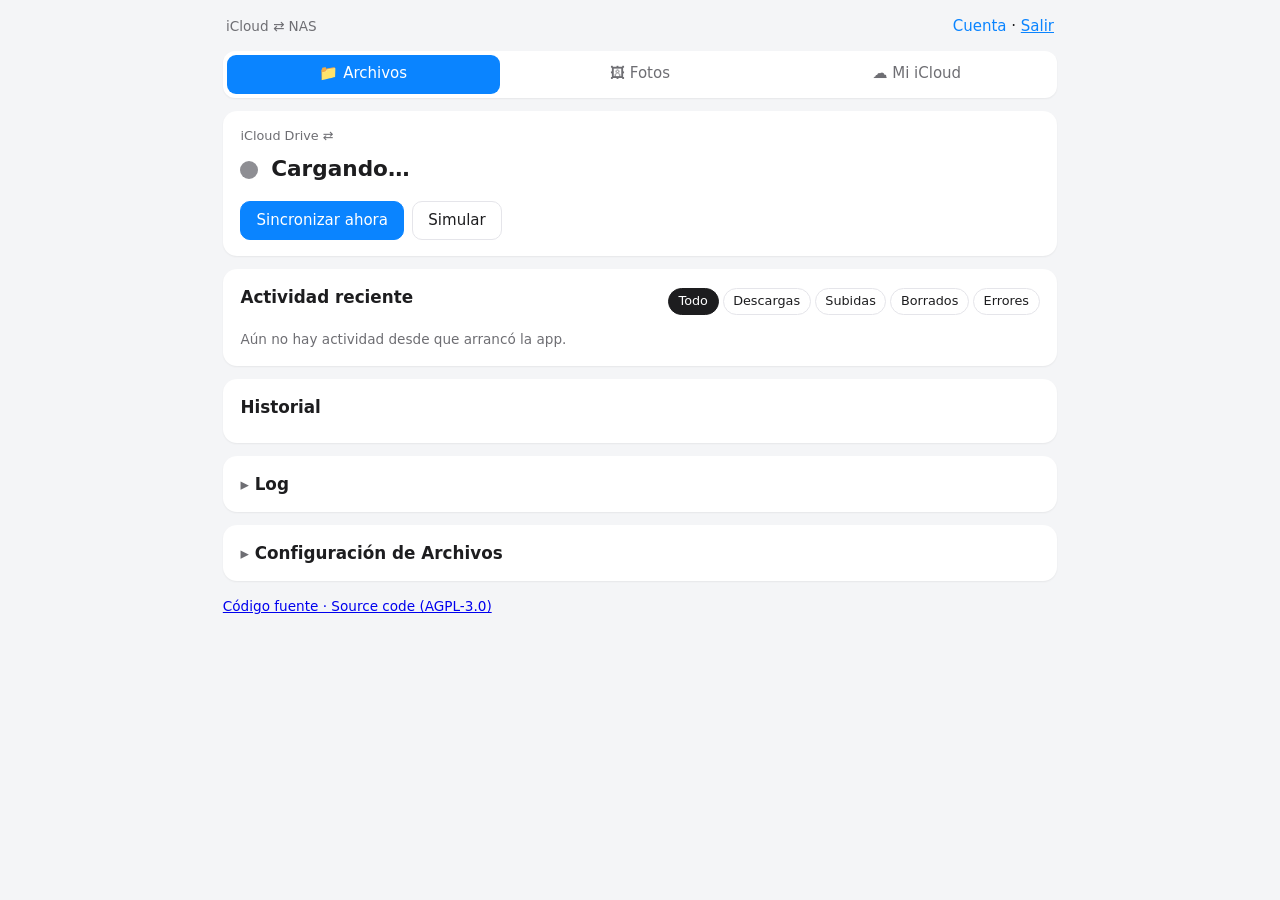
==== static/index.html @ 14a43346 "Release 2026.11.07.01" ====
<!doctype html>
<html lang="es">
<head>
<meta charset="utf-8">
<meta name="viewport" content="width=device-width, initial-scale=1, viewport-fit=cover">
<meta name="color-scheme" content="light dark">
<title>iCloud ⇄ NAS</title>
<link rel="stylesheet" href="/static/app.css">
<link rel="icon" href="/static/icon.svg" type="image/svg+xml">
<link rel="icon" href="/static/icon-32.png" sizes="32x32" type="image/png">
<link rel="apple-touch-icon" href="/static/apple-touch-icon.png">
<link rel="manifest" href="/manifest.webmanifest">
<meta name="theme-color" content="#2d9cff">
<meta name="apple-mobile-web-app-capable" content="yes">
<meta name="mobile-web-app-capable" content="yes">
<meta name="apple-mobile-web-app-title" content="iCloud NAS">
<meta name="apple-mobile-web-app-status-bar-style" content="black-translucent">
</head>
<body>
<div id="offline" class="banner hidden">Sin conexión con la app. Reintentando…</div>

<main>
  <nav class="topnav"><span class="muted small">iCloud ⇄ NAS</span>
    <span><a href="/cuenta">Cuenta</a> · <button class="link" id="logout">Salir</button></span></nav>

  <!-- Común a Archivos y Fotos: la sesión de Apple es una sola -->
  <section class="card attention hidden" id="twofa">
    <h2>Apple necesita tu código</h2>
    <p id="twofa-hint">Introduce el código de verificación de 6 dígitos.</p>
    <form id="twofa-form" class="twofa-form" autocomplete="off">
      <input id="twofa-code" inputmode="numeric" autocomplete="one-time-code" maxlength="8"
             pattern="[0-9]*" placeholder="······" aria-label="Código de verificación">
      <button class="primary" type="submit" id="twofa-submit">Verificar</button>
    </form>
    <p class="form-msg" id="twofa-msg"></p>
    <p class="muted small">¿No te ha llegado o ha caducado?
      <button class="link" id="twofa-new">Pedir un código nuevo</button>
      (el anterior deja de valer).</p>
  </section>

  <section class="card attention hidden" id="session">
    <h2 id="session-title">Sesión de Apple</h2>
    <p id="session-msg"></p>
    <p class="muted small">Archivos y Fotos usan la misma sesión: las dos esperan hasta que vuelva.</p>
    <div class="actions"><button class="primary" id="btn-relogin">Reconectar con Apple</button></div>
  </section>

  <nav class="tabs" id="tabs" role="tablist">
    <button role="tab" data-tab="archivos">📁 Archivos<i class="tabdot" id="tabdot-archivos"></i></button>
    <button role="tab" data-tab="fotos">🖼 Fotos<i class="tabdot" id="tabdot-fotos"></i></button>
    <button role="tab" data-tab="icloud">☁️ Mi iCloud</button>
  </nav>

  <div class="tab" id="tab-archivos">
  <header class="card status" id="status">
    <p class="eyebrow">iCloud Drive ⇄ <span id="drive-dir"></span></p>
    <div class="status-row">
      <span class="dot" id="status-dot"></span>
      <div>
        <h1 id="status-title">Cargando…</h1>
        <p class="muted" id="status-sub"></p>
      </div>
    </div>
    <p class="status-detail" id="status-detail"></p>
    <div class="chips" id="status-chips"></div>
    <div class="actions">
      <button class="primary" id="btn-run">Sincronizar ahora</button>
      <button id="btn-dry">Simular</button>
      <button class="danger hidden" id="btn-stop">Parar</button>
    </div>
  </header>

  <section class="card attention danger-card hidden" id="pending">
    <h2>Borrados pendientes de confirmar</h2>
    <p id="pending-text"></p>
    <p class="muted small">No se ha borrado nada todavía y el resto de la sincronización sigue con
      normalidad. Decide carpeta por carpeta (despliega una para ver sus ficheros) o todo a la vez:</p>
    <div id="pending-folders"></div>
    <div class="actions">
      <button class="danger" id="pending-confirm">Borrar todo</button>
      <button id="pending-reject">Restaurar todo</button>
    </div>
  </section>

  <section class="card hidden" id="progress">
    <div class="progress-head">
      <h2 id="progress-title">Sincronizando</h2>
      <span class="muted small" id="progress-elapsed"></span>
    </div>
    <ol class="steps" id="steps"></ol>
    <p class="progress-line" id="progress-line"></p>
    <div id="transfer" class="hidden">
      <div class="bar"><div id="bar-actions"></div></div>
      <div class="bar-legend"><span id="legend-actions"></span><span id="legend-bytes"></span></div>
      <div class="bar thin"><div id="bar-bytes"></div></div>
      <div class="bar-legend"><span id="legend-speed"></span><span id="legend-eta"></span></div>
      <div class="current" id="current"></div>
      <div class="counters" id="counters"></div>
    </div>
  </section>

  <section class="card attention hidden" id="conflicts-card">
    <h2>Conflictos por revisar <span class="badge" id="conflicts-count"></span></h2>
    <p class="muted small">El fichero cambió en el NAS y en iCloud a la vez. La versión de iCloud se
      queda con el nombre original y la del NAS se guarda al lado como «(conflicto NAS …)». Revisa,
      borra la que sobre y márcalo como revisado.</p>
    <ul class="list" id="conflicts"></ul>
  </section>

  <section class="card">
    <div class="section-head">
      <h2>Actividad reciente</h2>
      <div class="filters" id="filters">
        <button data-f="all" class="on">Todo</button>
        <button data-f="down">Descargas</button>
        <button data-f="up">Subidas</button>
        <button data-f="del">Borrados</button>
        <button data-f="err">Errores</button>
      </div>
    </div>
    <ul class="list feed" id="feed"></ul>
    <p class="muted small empty" id="feed-empty">Aún no hay actividad desde que arrancó la app.</p>
  </section>

  <section class="card">
    <h2>Historial</h2>
    <ul class="list runs" id="runs"></ul>
  </section>

  <details class="card" id="log-details">
    <summary><h2>Log</h2><span class="muted small" id="log-state"></span></summary>
    <pre id="log"></pre>
  </details>

  <details class="card">
    <summary><h2>Configuración de Archivos</h2></summary>
    <dl class="config" id="config"></dl>
    <p class="muted small">Se cambia en el entorno del contenedor (o en data/secrets.env para
      contraseñas) y se aplica al redesplegar.</p>
  </details>

  </div>

  <div class="tab hidden" id="tab-fotos">
    <header class="card status" id="ph-status">
      <p class="eyebrow">iCloud Fotos ⇄ <span id="ph-dir"></span></p>
      <div class="status-row">
        <span class="dot" id="ph-dot"></span>
        <div>
          <h1 id="ph-title">Cargando…</h1>
          <p class="muted" id="ph-sub"></p>
        </div>
      </div>
      <p class="status-detail" id="ph-detail"></p>
      <div class="chips" id="ph-chips"></div>
      <div class="actions">
        <button class="primary" id="ph-run">Sincronizar ahora</button>
        <button class="danger hidden" id="ph-stop">Parar</button>
      </div>
    </header>

    <section class="card attention danger-card hidden" id="ph-pending">
      <h2>Fotos borradas pendientes de confirmar</h2>
      <p id="ph-pending-text"></p>
      <p class="muted small">No se ha borrado nada todavía y el resto sigue con normalidad. Decide mes a mes
        (despliega uno para ver sus fotos) o todo a la vez:</p>
      <div id="ph-pending-folders"></div>
      <div class="actions">
        <button class="danger" id="ph-pending-confirm">Borrar todo</button>
        <button id="ph-pending-reject">Restaurar todo</button>
      </div>
    </section>

    <section class="card hidden" id="ph-progress">
      <div class="progress-head">
        <h2 id="ph-progress-title">Sincronizando</h2>
        <span class="muted small" id="ph-elapsed"></span>
      </div>
      <ol class="steps" id="ph-steps"></ol>
      <p class="progress-line" id="ph-line"></p>
      <div id="ph-transfer" class="hidden">
        <div class="bar"><div id="ph-bar"></div></div>
        <div class="bar-legend"><span id="ph-legend-ops"></span><span id="ph-legend-bytes"></span></div>
        <div class="current" id="ph-current"></div>
        <div class="counters" id="ph-counters"></div>
      </div>
    </section>

    <section class="card">
      <h2>Historial</h2>
      <ul class="list runs" id="ph-runs"></ul>
    </section>

    <details class="card">
      <summary><h2>Cómo funciona</h2></summary>
      <ul class="rules">
        <li>Cada foto se guarda en <b>AAAA/MM</b> según su fecha, con el vídeo si es un Live Photo y, si la
          editaste en el iPhone, la edición al lado como «(editada)».</li>
        <li>Lo que dejes en <b id="ph-upload"></b> se sube a Fotos y, cuando iCloud lo tiene, pasa a su mes.</li>
        <li>Tus álbumes (y Favoritas) están en <b>Álbumes/</b>, como en iCloud: son enlaces a las fotos de su mes,
          no ocupan más. Las ocultas viven aparte, en su propia carpeta (la de «Configuración de Fotos»):
          ocultar una en el iPhone la mueve ahí y mostrarla la devuelve a su mes.</li>
        <li>Si borras una foto en el NAS, se borra en iCloud (va a Eliminados recientemente, 30 días). Si la
          borras u ocultas en iCloud, va a la papelera del NAS. Más de <span id="ph-confirm"></span> a la vez
          esperan tu confirmación aquí.</li>
        <li>Borrar solo el vídeo o la edición no toca iCloud y no se vuelven a bajar.</li>
        <li>Editar una foto en el NAS no se sube: Fotos no deja sustituir una foto.</li>
        <li>Cada vuelta hace como mucho <span id="ph-limits"></span>; lo demás, en la siguiente. Si Apple
          frena, se espera más.</li>
      </ul>
    </details>

    <details class="card">
      <summary><h2>Configuración de Fotos</h2></summary>
      <dl class="config" id="ph-config"></dl>
      <p class="muted small">Se cambia en el entorno del contenedor (variables PHOTOS_*) y se aplica
        al redesplegar. Para forzar la simulación sin redesplegar: crear data/SIMULACION_FOTOS.</p>
    </details>
  </div>

  <div class="tab hidden" id="tab-icloud">
  <section class="card" id="icloud-card">
    <div class="section-head">
      <h2>Tu iCloud</h2>
      <button class="small-btn" id="icloud-refresh" title="Volver a preguntar a Apple">↻ Actualizar</button>
    </div>
    <div id="storage">
      <p class="muted small" id="storage-msg">Cargando el almacenamiento…</p>
      <div class="hidden" id="storage-body">
        <p class="storage-head"><b id="storage-used"></b> <span class="muted" id="storage-total"></span></p>
        <div class="stack" id="storage-bar"></div>
        <ul class="legend" id="storage-legend"></ul>
      </div>
    </div>
    <h3>Dispositivos</h3>
    <p class="muted small" id="devices-msg">Cargando dispositivos…</p>
    <ul class="list devices" id="devices"></ul>
  </section>

  </div>

  <footer class="muted small" id="footer"></footer>
  <p class="muted small source-link"><a href="https://github.com/frodcab/icloud-nas-mirror" target="_blank" rel="noopener">Código fuente · Source code (AGPL-3.0)</a></p>
</main>

<div id="toasts" aria-live="polite"></div>
<script src="/static/app.js"></script>
<script src="/static/fotos.js"></script>
</body>
</html>
---- static/app.css ----
:root {
  --bg: #f4f5f7; --card: #fff; --fg: #1d1d1f; --muted: #6e6e73; --line: #e5e5ea;
  --accent: #0a84ff; --ok: #1f9d55; --warn: #c27c00; --bad: #d70015; --idle: #8e8e93;
  --warn-bg: #fff7e6; --bad-bg: #ffeef0; --radius: 14px;
}
@media (prefers-color-scheme: dark) {
  :root {
    --bg: #000; --card: #1c1c1e; --fg: #f2f2f7; --muted: #98989d; --line: #2c2c2e;
    --accent: #0a84ff; --ok: #30d158; --warn: #ffb340; --bad: #ff453a; --idle: #636366;
    --warn-bg: #2b2210; --bad-bg: #2c1214;
  }
}
* { box-sizing: border-box; }
body {
  margin: 0; background: var(--bg); color: var(--fg);
  font: 15px/1.45 -apple-system, BlinkMacSystemFont, "Segoe UI", system-ui, sans-serif;
  padding: env(safe-area-inset-top) env(safe-area-inset-right) 2rem env(safe-area-inset-left);
}
main { max-width: 860px; margin: 0 auto; padding: .8rem; }
h1 { font-size: 1.35rem; margin: 0; }
h2 { font-size: 1.05rem; margin: 0 0 .5rem; }
.muted { color: var(--muted); }
.small { font-size: .85rem; }
.hidden { display: none !important; }

.card {
  background: var(--card); border-radius: var(--radius); padding: 1rem 1.1rem; margin: .8rem 0;
  box-shadow: 0 1px 2px rgba(0,0,0,.06);
}
.card.attention { border: 2px solid var(--warn); }
.card.danger-card { border-color: var(--bad); }
.pfolder { border-top: 1px solid var(--line); padding: .5rem 0; }
.pfolder:first-child { border-top: 0; }
.pfolder summary { list-style: none; cursor: pointer; display: flex; gap: .5rem; align-items: center; flex-wrap: wrap; }
.pfolder summary::-webkit-details-marker { display: none; }
.pfolder summary .name { flex: 1; min-width: 12rem; overflow-wrap: anywhere; }
.pfolder summary .name::before { content: "▸ "; color: var(--muted); }
.pfolder[open] summary .name::before { content: "▾ "; }
.pfolder .side { font-size: .8rem; color: var(--muted); }
.pfolder .btns { display: flex; gap: .3rem; }
.pfolder .btns button { font-size: .8rem; padding: .25rem .6rem; }
.pfolder ul { max-height: 260px; overflow-y: auto; margin-top: .3rem; }

button {
  font: inherit; border: 1px solid var(--line); background: var(--card); color: var(--fg);
  border-radius: 10px; padding: .5rem .95rem; cursor: pointer;
}
button:hover:not(:disabled) { border-color: var(--accent); }
button:disabled { opacity: .45; cursor: default; }
button.primary { background: var(--accent); border-color: var(--accent); color: #fff; }
button.danger { color: var(--bad); border-color: var(--bad); }
button.link { border: 0; padding: 0; background: none; color: var(--accent); text-decoration: underline; }

/* --- estado --- */
.status-row { display: flex; gap: .8rem; align-items: center; }
.dot { width: 18px; height: 18px; border-radius: 50%; background: var(--idle); flex: none; }
.dot.ok { background: var(--ok); }
.dot.warn { background: var(--warn); }
.dot.bad { background: var(--bad); }
.dot.run { background: var(--accent); animation: pulse 1.2s ease-in-out infinite; }
@keyframes pulse { 50% { opacity: .35; transform: scale(.8); } }
#status-sub { margin: .1rem 0 0; }
.status-detail { margin: .6rem 0 0; }
.status-detail:empty { display: none; }
.chips { display: flex; flex-wrap: wrap; gap: .4rem; margin-top: .6rem; }
.chips:empty { display: none; }
.chip { font-size: .8rem; padding: .15rem .55rem; border-radius: 99px; background: var(--bg); color: var(--muted); }
.chip.warn { background: var(--warn-bg); color: var(--warn); }
.chip.bad { background: var(--bad-bg); color: var(--bad); }
.actions { display: flex; flex-wrap: wrap; gap: .5rem; margin-top: .9rem; }

.eyebrow { margin: 0 0 .5rem; font-size: .8rem; color: var(--muted); overflow-wrap: anywhere; }

/* --- pestañas --- */
.tabs { position: sticky; top: 0; z-index: 4; display: flex; gap: .25rem; margin: .8rem 0 0; padding: .25rem;
  background: var(--card); border-radius: 12px; box-shadow: 0 1px 2px rgba(0,0,0,.06); }
.tabs button { flex: 1; border: 0; border-radius: 9px; padding: .55rem .4rem; background: none; color: var(--muted);
  position: relative; white-space: nowrap; }
.tabs button[aria-selected="true"] { background: var(--accent); color: #fff; }
.tabdot { position: absolute; top: .35rem; right: .45rem; width: 8px; height: 8px; border-radius: 50%; display: none; }
.tabdot.run, .tabdot.warn, .tabdot.bad { display: block; }
.tabdot.run { background: var(--accent); animation: pulse 1.2s ease-in-out infinite; }
.tabdot.warn { background: var(--warn); }
.tabdot.bad { background: var(--bad); }
.tabs button[aria-selected="true"] .tabdot.run { background: #fff; }
.rules { margin: .6rem 0 0; padding-left: 1.1rem; }
.rules li { margin: .35rem 0; }

/* --- 2FA --- */
.twofa-form { display: flex; gap: .5rem; margin: .6rem 0; }
.twofa-form input {
  font-size: 1.6rem; letter-spacing: .45rem; width: 11rem; text-align: center; padding: .4rem;
  border-radius: 10px; border: 1px solid var(--line); background: var(--bg); color: var(--fg);
}
.form-msg { margin: 0; min-height: 1.2em; }
.form-msg.ok { color: var(--ok); }
.form-msg.bad { color: var(--bad); }

/* --- progreso --- */
.progress-head { display: flex; justify-content: space-between; align-items: baseline; }
.steps { display: flex; gap: .3rem; list-style: none; padding: 0; margin: .3rem 0 .8rem; flex-wrap: wrap; }
.steps li {
  font-size: .8rem; padding: .2rem .6rem; border-radius: 99px; background: var(--bg); color: var(--muted);
}
.steps li.done { color: var(--ok); }
.steps li.done::before { content: "✓ "; }
.steps li.now { background: var(--accent); color: #fff; }
.progress-line { margin: 0 0 .6rem; overflow-wrap: anywhere; }
.bar { height: 12px; background: var(--bg); border-radius: 99px; overflow: hidden; }
.bar.thin { height: 6px; margin-top: .5rem; }
.bar > div { height: 100%; width: 0; background: var(--accent); border-radius: 99px; transition: width .6s; }
.bar.thin > div { background: var(--ok); }
.bar-legend { display: flex; justify-content: space-between; font-size: .85rem; color: var(--muted); margin-top: .25rem; }
.current { margin-top: .8rem; font-size: .9rem; overflow-wrap: anywhere; }
.current .bar { height: 4px; margin-top: .3rem; }
.counters { display: flex; flex-wrap: wrap; gap: .4rem .9rem; margin-top: .7rem; font-size: .9rem; }
.counters .bad { color: var(--bad); }

/* --- listas --- */
.section-head { display: flex; justify-content: space-between; align-items: center; flex-wrap: wrap; gap: .4rem; }
.filters { display: flex; gap: .25rem; flex-wrap: wrap; }
.filters button { font-size: .8rem; padding: .2rem .6rem; border-radius: 99px; }
.filters button.on { background: var(--fg); color: var(--card); border-color: var(--fg); }
.list { list-style: none; margin: .4rem 0 0; padding: 0; }
.list li { display: flex; gap: .6rem; padding: .5rem 0; border-top: 1px solid var(--line); align-items: flex-start; }
.list li:first-child { border-top: 0; }
.feed { max-height: 420px; overflow-y: auto; }
.feed .icon { width: 1.4rem; text-align: center; flex: none; }
.feed .what { flex: 1; min-width: 0; }
.feed .path { overflow-wrap: anywhere; }
.feed .dir { color: var(--muted); }
.feed .meta { font-size: .8rem; color: var(--muted); }
.feed li.err .path, .feed li.err .icon { color: var(--bad); }
.feed .errmsg { font-size: .8rem; color: var(--bad); overflow-wrap: anywhere; }
.empty { margin: .4rem 0 0; }
.runs li { flex-wrap: wrap; }
.runs .when { min-width: 12.5rem; }
.runs .summary { flex: 1; min-width: 12rem; }
.runs details { width: 100%; font-size: .8rem; color: var(--muted); }
.runs details li { border: 0; padding: .1rem 0; overflow-wrap: anywhere; }
.st { font-size: .75rem; padding: .1rem .5rem; border-radius: 99px; background: var(--bg); white-space: nowrap; }
.st.ok { color: var(--ok); } .st.warn { color: var(--warn); } .st.bad { color: var(--bad); }
.badge { background: var(--warn); color: #fff; border-radius: 99px; padding: 0 .5rem; font-size: .8rem; }
#conflicts li { flex-direction: column; gap: .2rem; }
#conflicts .row { display: flex; justify-content: space-between; gap: .5rem; align-items: center; width: 100%; }

/* --- tu iCloud --- */
h3 { font-size: .95rem; margin: 1.1rem 0 .3rem; }
.small-btn { font-size: .8rem; padding: .2rem .6rem; border-radius: 99px; }
.storage-head { margin: .2rem 0 .5rem; }
.stack { display: flex; height: 16px; border-radius: 99px; overflow: hidden; background: var(--bg); }
.stack > span { height: 100%; min-width: 2px; }
.stack.full { outline: 2px solid var(--bad); }
.legend { display: flex; flex-wrap: wrap; gap: .3rem 1rem; list-style: none; padding: 0; margin: .5rem 0 0; font-size: .85rem; }
.legend i { display: inline-block; width: .7rem; height: .7rem; border-radius: 3px; margin-right: .35rem; vertical-align: -1px; }
.devices li { align-items: center; }
.devices .icon { font-size: 1.4rem; width: 2rem; text-align: center; flex: none; }
.devices .what { flex: 1; min-width: 0; }
.devices .meta { font-size: .8rem; color: var(--muted); }
.devices .online { color: var(--ok); }
.devices .low { color: var(--bad); }

details.card summary { cursor: pointer; display: flex; justify-content: space-between; align-items: center; list-style: none; }
details.card summary::-webkit-details-marker { display: none; }
details.card summary h2 { margin: 0; }
details.card summary h2::before { content: "▸ "; color: var(--muted); }
details.card[open] summary h2::before { content: "▾ "; }
pre {
  background: var(--bg); padding: .6rem; border-radius: 10px; max-height: 420px; overflow: auto;
  font-size: .75rem; white-space: pre-wrap; overflow-wrap: anywhere; margin: .6rem 0 0;
}
.config { display: grid; grid-template-columns: max-content 1fr; gap: .3rem 1rem; margin: .6rem 0; }
.config dt { color: var(--muted); }
.config dd { margin: 0; overflow-wrap: anywhere; }
footer { text-align: center; margin-top: 1rem; }

.banner { position: sticky; top: 0; z-index: 5; background: var(--bad); color: #fff; text-align: center; padding: .4rem; }
#toasts { position: fixed; bottom: 1rem; left: 50%; transform: translateX(-50%); display: flex; flex-direction: column; gap: .4rem; z-index: 10; width: min(92vw, 420px); }
.toast { background: var(--fg); color: var(--card); padding: .6rem .9rem; border-radius: 10px; box-shadow: 0 4px 14px rgba(0,0,0,.25); animation: fadein .2s; }
.toast.bad { background: var(--bad); color: #fff; }
@keyframes fadein { from { opacity: 0; transform: translateY(6px); } }

@media (max-width: 520px) {
  main { padding: .5rem; }
  .card { padding: .9rem; }
  .actions button { flex: 1; }
  .runs .when { min-width: 0; width: 100%; }
}

/* --- login y cuenta --- */
main.narrow { max-width: 440px; padding-top: 8vh; }
form.vstack { display: flex; flex-direction: column; gap: .7rem; margin-top: .8rem; }
form.vstack label { display: flex; flex-direction: column; gap: .25rem; font-size: .9rem; }
form.vstack label.check { flex-direction: row; align-items: center; gap: .5rem; }
form.inline { display: flex; gap: .5rem; margin-top: .6rem; flex-wrap: wrap; }
input:not([type=checkbox]) {
  font: inherit; padding: .55rem .7rem; border-radius: 10px; border: 1px solid var(--line);
  background: var(--bg); color: var(--fg); min-width: 0;
}
input.code { font-size: 1.4rem; letter-spacing: .35rem; text-align: center; }
.pw-wrap { position: relative; display: flex; }
.pw-wrap input { flex: 1; padding-right: 2.8rem; }
.pw-toggle { position: absolute; right: .25rem; top: 50%; transform: translateY(-50%); border: 0; background: none;
  padding: .3rem .5rem; font-size: 1.05rem; opacity: .55; line-height: 1; }
.pw-toggle.on { opacity: 1; }
.qr { display: flex; justify-content: center; margin: .6rem 0; }
.qr svg { width: min(260px, 78vw); height: auto; background: #fff; border-radius: 10px; shape-rendering: crispEdges; }
a.btnlike { display: inline-block; margin: .3rem 0; padding: .45rem .9rem; border-radius: 10px;
  background: var(--accent); color: #fff; text-decoration: none; }
pre.codes { font-size: 1rem; line-height: 1.7; text-align: center; }
.topnav { display: flex; justify-content: space-between; align-items: center; padding: .2rem .2rem 0; }
.topnav a { color: var(--accent); text-decoration: none; }
.list .ok { color: var(--ok); } .list .bad { color: var(--bad); }
code { overflow-wrap: anywhere; }
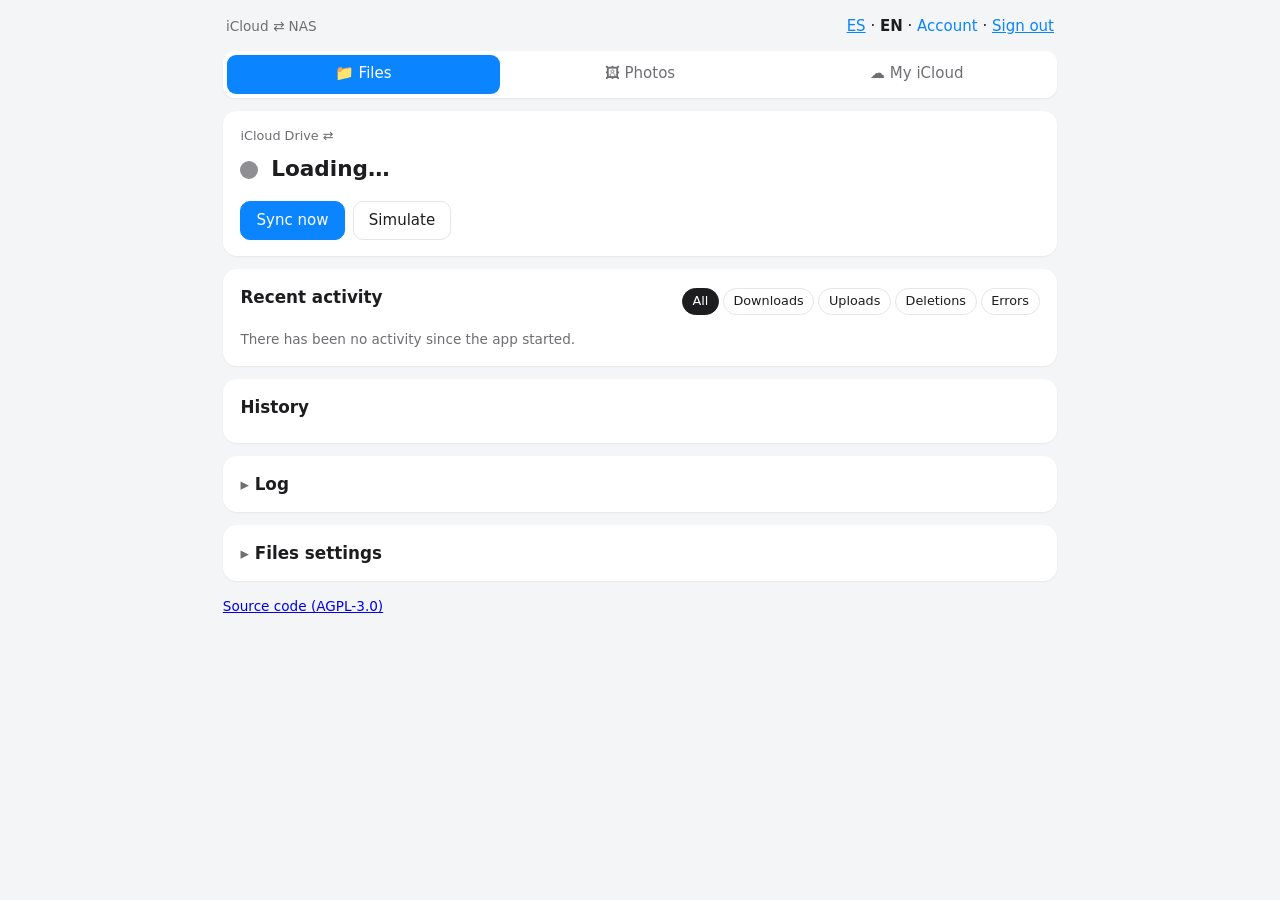
==== commit 5b89e5ff: "Update to 2026.11.09.01" ====
--- a/static/index.html
+++ b/static/index.html
@@ -15,13 +15,16 @@
 <meta name="mobile-web-app-capable" content="yes">
 <meta name="apple-mobile-web-app-title" content="iCloud NAS">
 <meta name="apple-mobile-web-app-status-bar-style" content="black-translucent">
+<script src="/static/i18n-core.js"></script>
+<script src="/static/i18n.js"></script>
 </head>
 <body>
 <div id="offline" class="banner hidden">Sin conexión con la app. Reintentando…</div>
+<div id="auth-banner" class="banner hidden">Acceso sin autenticación (AUTH_DISABLED): cualquiera que llegue a esta dirección puede usar el panel. Protégelo con tu VPN o tu proxy.</div>
 
 <main>
   <nav class="topnav"><span class="muted small">iCloud ⇄ NAS</span>
-    <span><a href="/cuenta">Cuenta</a> · <button class="link" id="logout">Salir</button></span></nav>
+    <span><span id="lang-switch"></span><span id="account-nav"> · <a href="/cuenta">Cuenta</a> · <button class="link" id="logout">Salir</button></span></span></nav>
 
   <!-- Común a Archivos y Fotos: la sesión de Apple es una sola -->
   <section class="card attention hidden" id="twofa">
@@ -102,7 +105,7 @@
   <section class="card attention hidden" id="conflicts-card">
     <h2>Conflictos por revisar <span class="badge" id="conflicts-count"></span></h2>
     <p class="muted small">El fichero cambió en el NAS y en iCloud a la vez. La versión de iCloud se
-      queda con el nombre original y la del NAS se guarda al lado como «(conflicto NAS …)». Revisa,
+      queda con el nombre original y la del NAS se guarda al lado como <b id="conflict-label"></b>. Revisa,
       borra la que sobre y márcalo como revisado.</p>
     <ul class="list" id="conflicts"></ul>
   </section>
@@ -195,9 +198,9 @@
       <summary><h2>Cómo funciona</h2></summary>
       <ul class="rules">
         <li>Cada foto se guarda en <b>AAAA/MM</b> según su fecha, con el vídeo si es un Live Photo y, si la
-          editaste en el iPhone, la edición al lado como «(editada)».</li>
+          editaste en el iPhone, la edición al lado como <b id="ph-edited-name"></b>.</li>
         <li>Lo que dejes en <b id="ph-upload"></b> se sube a Fotos y, cuando iCloud lo tiene, pasa a su mes.</li>
-        <li>Tus álbumes (y Favoritas) están en <b>Álbumes/</b>, como en iCloud: son enlaces a las fotos de su mes,
+        <li>Tus álbumes (y Favoritas) están en <b id="ph-albums-dir"></b>, como en iCloud: son enlaces a las fotos de su mes,
           no ocupan más. Las ocultas viven aparte, en su propia carpeta (la de «Configuración de Fotos»):
           ocultar una en el iPhone la mueve ahí y mostrarla la devuelve a su mes.</li>
         <li>Si borras una foto en el NAS, se borra en iCloud (va a Eliminados recientemente, 30 días). Si la
@@ -240,7 +243,7 @@
   </div>
 
   <footer class="muted small" id="footer"></footer>
-  <p class="muted small source-link"><a href="https://github.com/frodcab/icloud-nas-mirror" target="_blank" rel="noopener">Código fuente · Source code (AGPL-3.0)</a></p>
+  <p class="muted small source-link"><a href="https://github.com/frodcab/icloud-nas-mirror" target="_blank" rel="noopener">Código fuente (AGPL-3.0)</a></p>
 </main>
 
 <div id="toasts" aria-live="polite"></div>
--- a/static/app.css
+++ b/static/app.css
@@ -212,3 +212,8 @@
 .topnav a { color: var(--accent); text-decoration: none; }
 .list .ok { color: var(--ok); } .list .bad { color: var(--bad); }
 code { overflow-wrap: anywhere; }
+
+/* Selector de idioma (i18n.js) */
+.langbar { text-align: right; margin: 0 0 .4rem; }
+#lang-switch b { color: var(--text, inherit); }
+#lang-switch button.link { padding: 0; }
